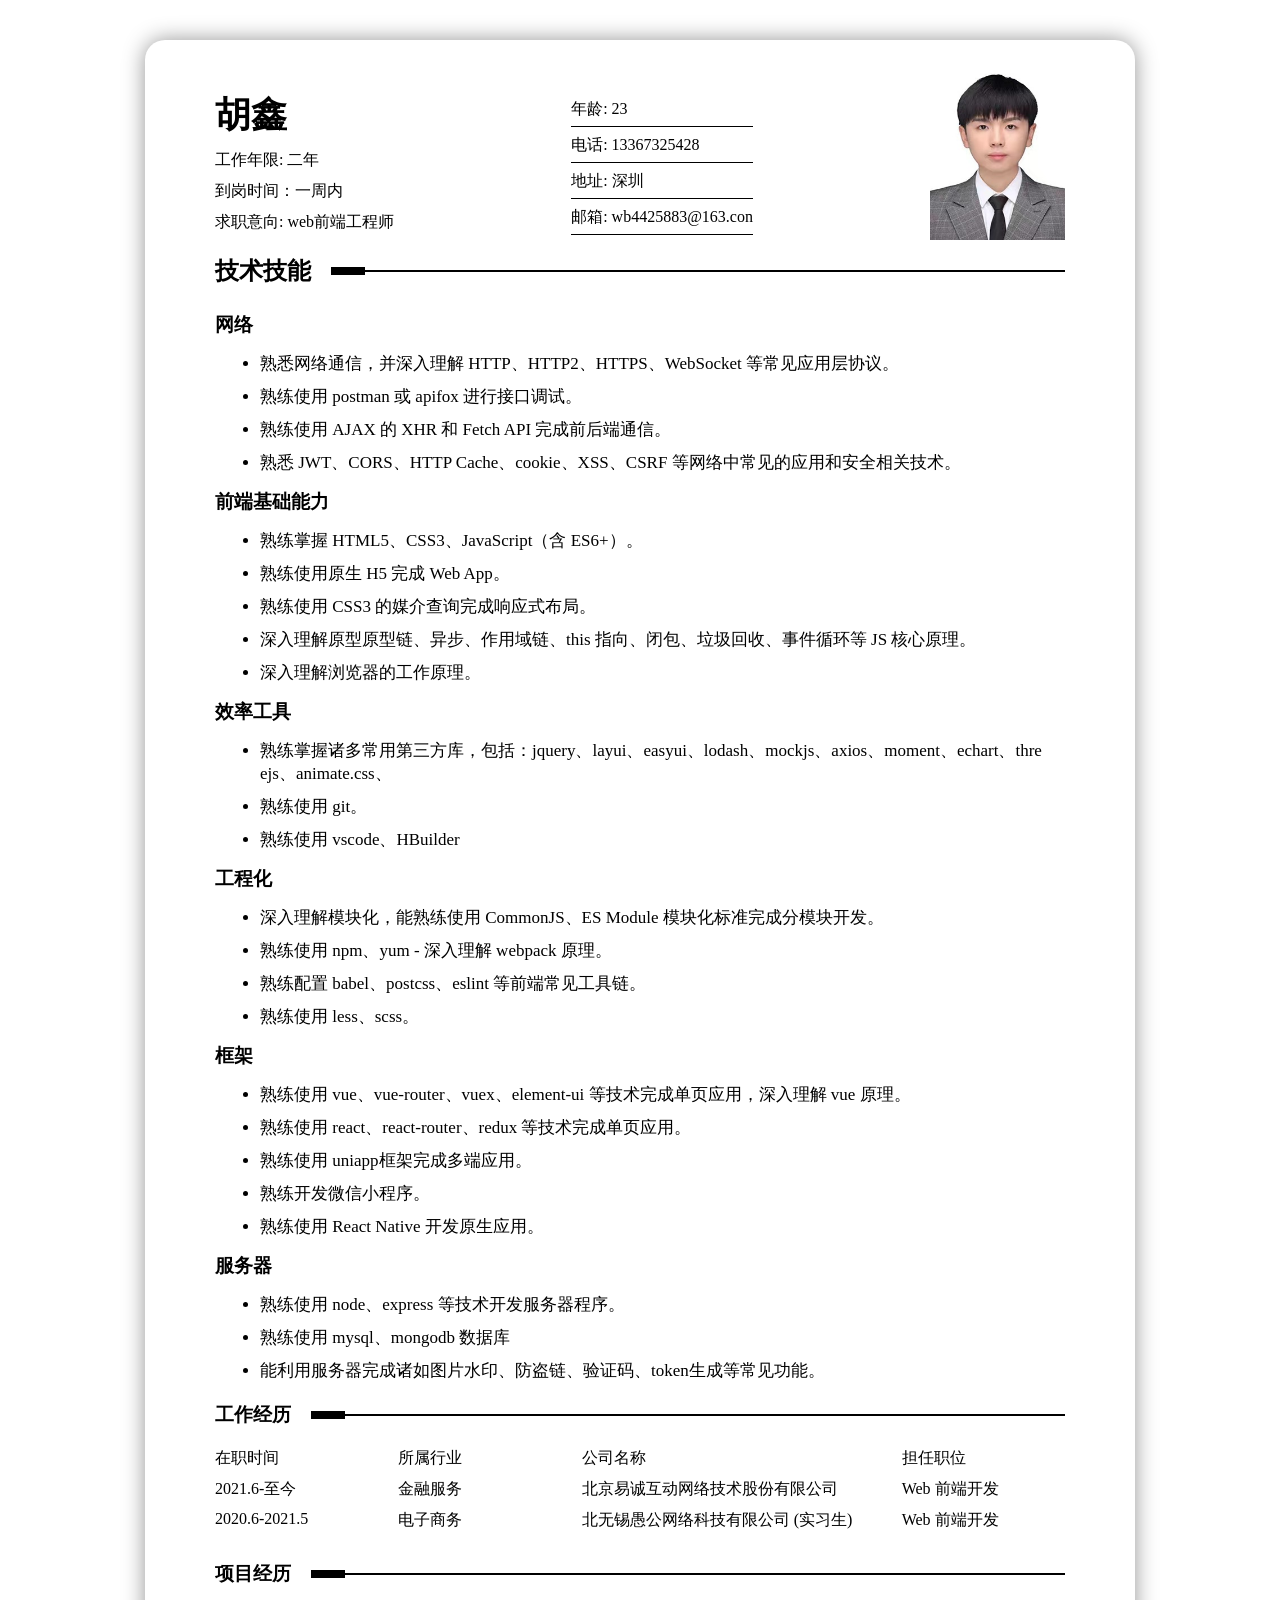
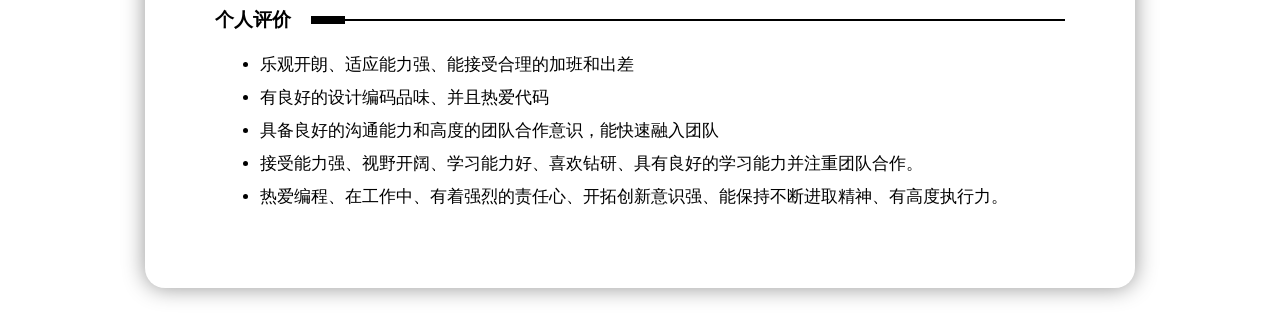
==== demo/21/index.html @ 766bf621 "添加个人简历demo" ====
<!DOCTYPE html>
<html lang="en">
  <head>
    <meta charset="UTF-8" />
    <meta http-equiv="X-UA-Compatible" content="IE=edge" />
    <meta name="viewport" content="width=device-width, initial-scale=1.0" />
    <title>胡鑫的个人简历</title>
    <link rel="stylesheet" href="./index.css" />
  </head>
  <body>
    <div class="container">
      <div class="info-container">
        <div class="name">
          <span>胡鑫</span>
          <div class="work-intention">
            <p>工作年限: 二年</p>
            <div>到岗时间：一周内</div>
            <div>求职意向: web前端工程师</div>
          </div>
        </div>
        <div class="info">
          <div>年龄: <span>23</span></div>
          <div>电话: <span>13367325428</span></div>
          <div>地址: <span>深圳</span></div>
          <div>邮箱: <span>wb4425883@163.con</span></div>
        </div>
        <div class="avatar">
          <img src="./avatar.jpg" alt="" />
        </div>
      </div>
      <div class="skill-box">
        <div class="title mgpt20">
          <h2>技术技能</h2>
          <i></i>
          <i></i>
        </div>
        <div class="network">
          <h3>网络</h3>
          <ul>
            <li>
              熟悉网络通信，并深入理解 HTTP、HTTP2、HTTPS、WebSocket
              等常见应用层协议。
            </li>
            <li>熟练使用 postman 或 apifox 进行接口调试。</li>
            <li>熟练使用 AJAX 的 XHR 和 Fetch API 完成前后端通信。</li>
            <li>
              熟悉 JWT、CORS、HTTP Cache、cookie、XSS、CSRF
              等网络中常见的应用和安全相关技术。
            </li>
          </ul>
        </div>
        <div class="web">
          <h3>前端基础能力</h3>
          <ul>
            <li>熟练掌握 HTML5、CSS3、JavaScript（含 ES6+）。</li>
            <li>熟练使用原生 H5 完成 Web App。</li>
            <li>熟练使用 CSS3 的媒介查询完成响应式布局。</li>
            <li>
              深入理解原型原型链、异步、作用域链、this
              指向、闭包、垃圾回收、事件循环等 JS 核心原理。
            </li>
            <li>深入理解浏览器的工作原理。</li>
          </ul>
        </div>
        <div class="tools">
          <h3>效率工具</h3>
          <ul>
            <li>
              熟练掌握诸多常用第三方库，包括：jquery、layui、easyui、lodash、mockjs、axios、moment、echart、thre
              ejs、animate.css、
            </li>
            <li>熟练使用 git。</li>
            <li>熟练使用 vscode、HBuilder</li>
          </ul>
        </div>
        <div class="Project">
          <h3>工程化</h3>
          <ul>
            <li>
              深入理解模块化，能熟练使用 CommonJS、ES Module
              模块化标准完成分模块开发。
            </li>
            <li>熟练使用 npm、yum - 深入理解 webpack 原理。</li>
            <li>熟练配置 babel、postcss、eslint 等前端常见工具链。</li>
            <li>熟练使用 less、scss。</li>
          </ul>
        </div>
        <div class="iframe">
          <h3>框架</h3>
          <ul>
            <li>
              熟练使用 vue、vue-router、vuex、element-ui
              等技术完成单页应用，深入理解 vue 原理。
            </li>
            <li>熟练使用 react、react-router、redux 等技术完成单页应用。</li>
            <li>熟练使用 uniapp框架完成多端应用。</li>
            <li>熟练开发微信小程序。</li>
            <li>熟练使用 React Native 开发原生应用。</li>
          </ul>
        </div>
        <div class="service">
          <h3>服务器</h3>
          <ul>
            <li>熟练使用 node、express 等技术开发服务器程序。</li>
            <li>熟练使用 mysql、mongodb 数据库</li>
            <li>
              能利用服务器完成诸如图片水印、防盗链、验证码、token生成等常见功能。
            </li>
          </ul>
        </div>
      </div>
      <div class="work-experience">
        <div class="title mgpt20">
          <h3>工作经历</h3>
          <i></i>
          <i></i>
        </div>
        <div class="work-experience-details">
          <span>在职时间</span>
          <span>所属行业</span>
          <span>公司名称</span>
          <span> 担任职位</span>
          <span>2021.6-至今 </span>
          <span>金融服务</span>
          <span>北京易诚互动网络技术股份有限公司</span>
          <span>Web 前端开发</span>
          <span>2020.6-2021.5 </span>
          <span>电子商务 </span>
          <span>北无锡愚公网络科技有限公司 (实习生)</span>
          <span>Web 前端开发</span>
          <span></span>
        </div>
      </div>
      <div class="project-experience">
        <div class="title mgpt20">
          <h3>项目经历</h3>
          <i></i>
          <i></i>
        </div>
      </div>
      <div class="self-evaluation">
        <div class="title mgpt20">
          <h3>个人评价</h3>
          <i></i>
          <i></i>
        </div>
        <ul>
          <li>乐观开朗、适应能力强、能接受合理的加班和出差</li>
          <li>有良好的设计编码品味、并且热爱代码</li>
          <li>具备良好的沟通能力和高度的团队合作意识，能快速融入团队</li>
          <li>
            接受能力强、视野开阔、学习能力好、喜欢钻研、具有良好的学习能力并注重团队合作。
          </li>
          <li>
            热爱编程、在工作中、有着强烈的责任心、开拓创新意识强、能保持不断进取精神、有高度执行力。
          </li>
        </ul>
      </div>
    </div>
  </body>
</html>
---- demo/21/index.css ----
*{
    box-sizing: border-box;
    padding: 0;
    margin: 0;
}
.container{
    width: 990px;
    min-width: 990px;
    padding: 70px ;
    padding-top: 50px;
    box-shadow:
    0px 0px 22px rgba(0, 0, 0, 0.42);
    margin:40px auto;
    border-radius:20px
}
.container .info-container{
    /* border: 1px solid #000; */
    display: flex;
    justify-content:space-between;
    align-items:center
}
.container .info-container .info div{
    height: 36px;
    line-height: 36px;
    border-bottom: 1px solid #000;
}
.container .info-container .work-intention{
    margin-top: 10px;
}
.container .info-container .name>span{
    font-size:35.5px;
    font-weight: 600;
}
.container .info-container .name .work-intention>div{
    margin-top:10px;
}
.container .info-container .avatar{
    width: 135px;
    height: 175px;
    margin-top: -30px;
    /* border: 1px solid #000; */
}
.container .info-container .avatar img{
    width: 100%;
    display: block;
}
.container .title{
    display: flex;
    align-items: center;
}
.container ul{
    margin-left: 45px;
}
.container ul li{
    margin: 10px 0;
    font-size: 17px;
}
.container .title i:nth-of-type(1){
    width: 34px;
    height: 8px;
    background: #000;
    margin-left: 20px;
}
.container .title i:nth-of-type(2){
    flex: 1;
    height: 2px;
    background: #000;
}
.skill-box h3{
    height: 35px;
    line-height: 35px;
}
/* .skill-box ul{
    margin-left: 45px;
}
.skill-box ul li{
    margin: 10px 0;
    font-size: 17px;
} */
.work-experience .work-experience-details{
    display:grid;
    grid-template-columns: 1fr 1fr 300px 1fr;
    /* grid-template-columns: repeat(4,1fr); */
    gap: 10px 20px; 
    /* justify-items:center; */
}
.mgpt20{
    margin: 20px 0;
}
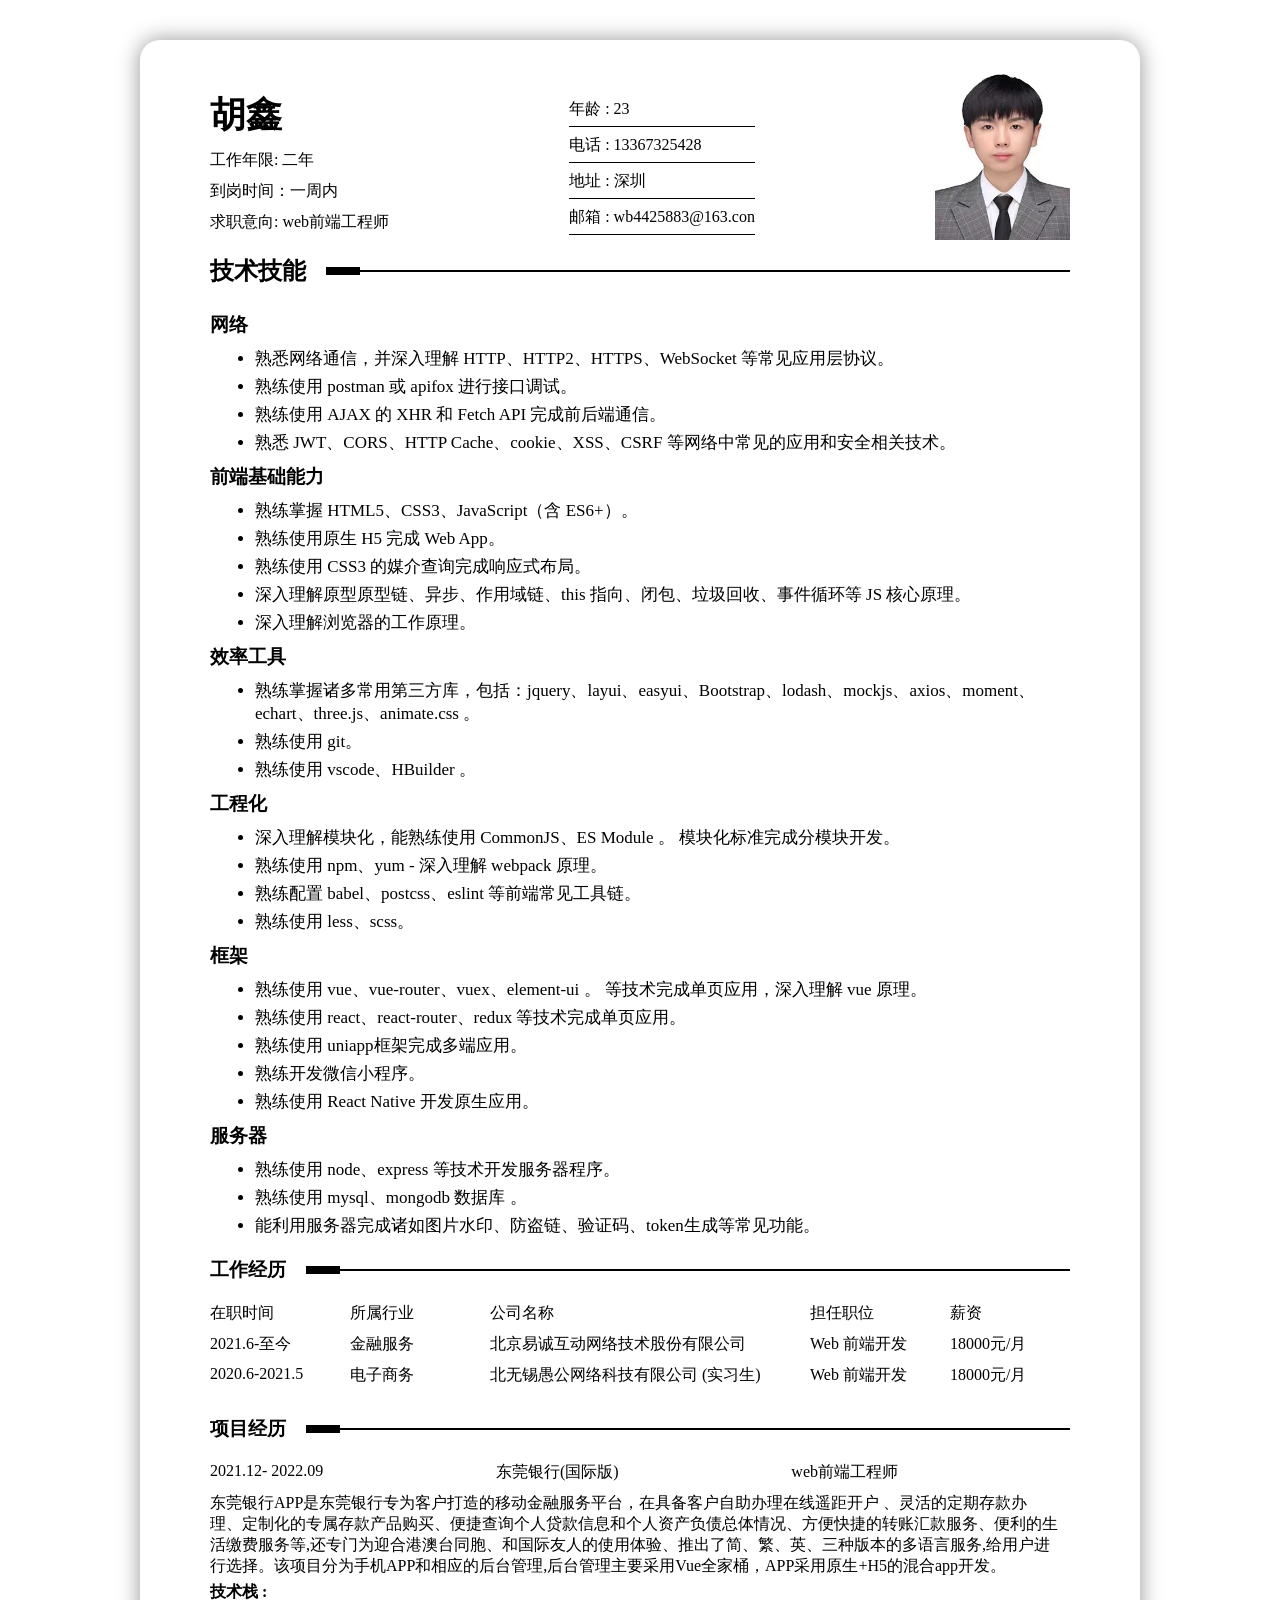
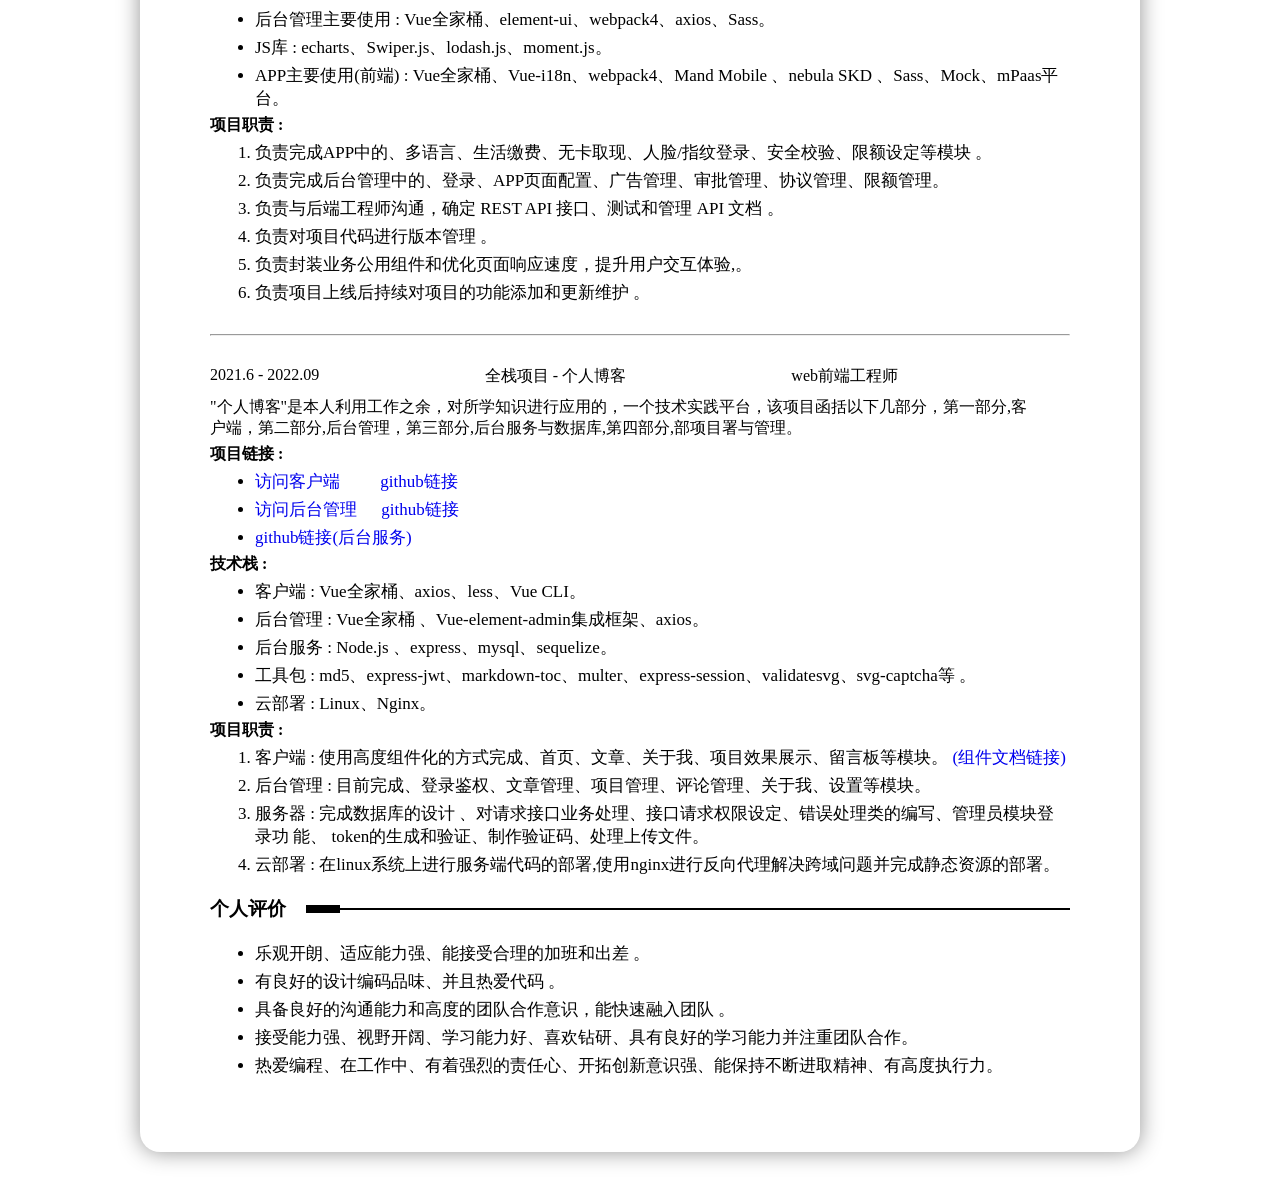
==== commit 75e9c69c: "修改个人简历demo" ====
--- a/demo/21/index.html
+++ b/demo/21/index.html
@@ -19,10 +19,10 @@
           </div>
         </div>
         <div class="info">
-          <div>年龄: <span>23</span></div>
-          <div>电话: <span>13367325428</span></div>
-          <div>地址: <span>深圳</span></div>
-          <div>邮箱: <span>wb4425883@163.con</span></div>
+          <div>年龄 : <span>23</span></div>
+          <div>电话 : <span>13367325428</span></div>
+          <div>地址 : <span>深圳</span></div>
+          <div>邮箱 : <span>wb4425883@163.con</span></div>
         </div>
         <div class="avatar">
           <img src="./avatar.jpg" alt="" />
@@ -66,18 +66,18 @@
           <h3>效率工具</h3>
           <ul>
             <li>
-              熟练掌握诸多常用第三方库，包括：jquery、layui、easyui、lodash、mockjs、axios、moment、echart、thre
-              ejs、animate.css、
+              熟练掌握诸多常用第三方库，包括：jquery、layui、easyui、Bootstrap、lodash、mockjs、axios、moment、echart、three.js、animate.css
+              。
             </li>
             <li>熟练使用 git。</li>
-            <li>熟练使用 vscode、HBuilder</li>
+            <li>熟练使用 vscode、HBuilder 。</li>
           </ul>
         </div>
         <div class="Project">
           <h3>工程化</h3>
           <ul>
             <li>
-              深入理解模块化，能熟练使用 CommonJS、ES Module
+              深入理解模块化，能熟练使用 CommonJS、ES Module 。
               模块化标准完成分模块开发。
             </li>
             <li>熟练使用 npm、yum - 深入理解 webpack 原理。</li>
@@ -89,7 +89,7 @@
           <h3>框架</h3>
           <ul>
             <li>
-              熟练使用 vue、vue-router、vuex、element-ui
+              熟练使用 vue、vue-router、vuex、element-ui 。
               等技术完成单页应用，深入理解 vue 原理。
             </li>
             <li>熟练使用 react、react-router、redux 等技术完成单页应用。</li>
@@ -102,7 +102,7 @@
           <h3>服务器</h3>
           <ul>
             <li>熟练使用 node、express 等技术开发服务器程序。</li>
-            <li>熟练使用 mysql、mongodb 数据库</li>
+            <li>熟练使用 mysql、mongodb 数据库 。</li>
             <li>
               能利用服务器完成诸如图片水印、防盗链、验证码、token生成等常见功能。
             </li>
@@ -120,14 +120,17 @@
           <span>所属行业</span>
           <span>公司名称</span>
           <span> 担任职位</span>
+          <span>薪资</span>
           <span>2021.6-至今 </span>
           <span>金融服务</span>
           <span>北京易诚互动网络技术股份有限公司</span>
           <span>Web 前端开发</span>
+          <span>18000元/月</span>
           <span>2020.6-2021.5 </span>
           <span>电子商务 </span>
           <span>北无锡愚公网络科技有限公司 (实习生)</span>
           <span>Web 前端开发</span>
+          <span>18000元/月</span>
           <span></span>
         </div>
       </div>
@@ -137,6 +140,148 @@
           <i></i>
           <i></i>
         </div>
+
+        <div class="dg-pro">
+          <div class="pro-title">
+            <span>2021.12- 2022.09</span>
+            <span>东莞银行(国际版) </span>
+            <span>web前端工程师</span>
+          </div>
+          <div class="pro-dir">
+            <p>
+              东莞银行APP是东莞银行专为客户打造的移动金融服务平台，在具备客户自助办理在线遥距开户
+              、灵活的定期存款办
+            </p>
+            <p>
+              理、定制化的专属存款产品购买、便捷查询个人贷款信息和个人资产负债总体情况、方便快捷的转账汇款服务、便利的生
+            </p>
+            <p>
+              活缴费服务等,还专门为迎合港澳台同胞、和国际友人的使用体验、推出了简、繁、英、三种版本的多语言服务,给用户进
+            </p>
+            <p>
+              行选择。该项目分为手机APP和相应的后台管理,后台管理主要采用Vue全家桶，APP采用原生+H5的混合app开发。
+            </p>
+          </div>
+          <div class="pro-skil">
+            <h4>技术栈 :</h4>
+            <ul>
+              <li>
+                后台管理主要使用 :
+                Vue全家桶、element-ui、webpack4、axios、Sass。
+              </li>
+              <li>JS库 : echarts、Swiper.js、lodash.js、moment.js。</li>
+              <li>
+                APP主要使用(前端) : Vue全家桶、Vue-i18n、webpack4、Mand Mobile
+                、nebula SKD 、Sass、Mock、mPaas平台。
+              </li>
+            </ul>
+          </div>
+
+          <div class="pro-duty">
+            <h4>项目职责 :</h4>
+            <ul>
+              <li>
+                负责完成APP中的、多语言、生活缴费、无卡取现、人脸/指纹登录、安全校验、限额设定等模块
+                。
+              </li>
+              <li>
+                负责完成后台管理中的、登录、APP页面配置、广告管理、审批管理、协议管理、限额管理。
+              </li>
+              <li>
+                负责与后端工程师沟通，确定 REST API 接口、测试和管理 API 文档 。
+              </li>
+              <li>负责对项目代码进行版本管理 。</li>
+              <li>
+                负责封装业务公用组件和优化页面响应速度，提升用户交互体验,。
+              </li>
+              <li>负责项目上线后持续对项目的功能添加和更新维护 。</li>
+            </ul>
+          </div>
+        </div>
+        <hr />
+        <div class="blog-pro">
+          <div class="pro-title">
+            <span>2021.6 - 2022.09</span>
+            <span>全栈项目 - 个人博客 </span>
+            <span>web前端工程师</span>
+          </div>
+          <div class="pro-dir">
+            <p>
+              "个人博客"是本人利用工作之余，对所学知识进行应用的，一个技术实践平台，该项目函括以下几部分，第一部分,客
+            </p>
+            <p>
+              户端，第二部分,后台管理，第三部分,后台服务与数据库,第四部分,部项目署与管理。
+            </p>
+          </div>
+          <div>
+            <div class="pro-link">
+              <h4>项目链接 :</h4>
+              <ul>
+                <li class="client">
+                  <a href="http://182.92.67.46/"> 访问客户端</a>
+                  <a
+                    href="https://github.com/echo-huxin/-/tree/master/mysite-client2"
+                    >github链接</a
+                  >
+                  <!-- 展示链接 www.323232.323,github链接 232322323.23 -->
+                </li>
+                <li>
+                  <a href="http://182.92.67.46/admin/">访问后台管理</a>
+                  <a
+                    href="https://github.com/echo-huxin/-/tree/master/background-system2"
+                    >github链接</a
+                  >
+                </li>
+                <li>
+                  <a
+                    href="https://github.com/echo-huxin/-/tree/master/mysite-express2"
+                    >github链接(后台服务)</a
+                  >
+                </li>
+              </ul>
+            </div>
+          </div>
+          <div class="pro-skil">
+            <h4>技术栈 :</h4>
+            <ul>
+              <li>客户端 : Vue全家桶、axios、less、Vue CLI。</li>
+              <li>后台管理 : Vue全家桶 、Vue-element-admin集成框架、axios。</li>
+              <li>后台服务 : Node.js 、express、mysql、sequelize。</li>
+              <li style="width: 1000px">
+                工具包 :
+                md5、express-jwt、markdown-toc、multer、express-session、validatesvg、svg-captcha等
+                。
+              </li>
+              <li>云部署 : Linux、Nginx。</li>
+            </ul>
+          </div>
+          <div class="pro-duty">
+            <h4>项目职责 :</h4>
+            <ul>
+              <li>
+                客户端 :
+                使用高度组件化的方式完成、首页、文章、关于我、项目效果展示、留言板等模块。<a
+                  href="http://182.92.67.46/article/20"
+                >
+                  (组件文档链接)
+                </a>
+              </li>
+              <li>
+                后台管理 :
+                目前完成、登录鉴权、文章管理、项目管理、评论管理、关于我、设置等模块。
+              </li>
+              <li>
+                服务器 : 完成数据库的设计
+                、对请求接口业务处理、接口请求权限设定、错误处理类的编写、管理员模块登录功
+                能、 token的生成和验证、制作验证码、处理上传文件。
+              </li>
+              <li style="width: 1005px">
+                云部署 :
+                在linux系统上进行服务端代码的部署,使用nginx进行反向代理解决跨域问题并完成静态资源的部署。
+              </li>
+            </ul>
+          </div>
+        </div>
       </div>
       <div class="self-evaluation">
         <div class="title mgpt20">
@@ -144,10 +289,11 @@
           <i></i>
           <i></i>
         </div>
+
         <ul>
-          <li>乐观开朗、适应能力强、能接受合理的加班和出差</li>
-          <li>有良好的设计编码品味、并且热爱代码</li>
-          <li>具备良好的沟通能力和高度的团队合作意识，能快速融入团队</li>
+          <li>乐观开朗、适应能力强、能接受合理的加班和出差 。</li>
+          <li>有良好的设计编码品味、并且热爱代码 。</li>
+          <li>具备良好的沟通能力和高度的团队合作意识，能快速融入团队 。</li>
           <li>
             接受能力强、视野开阔、学习能力好、喜欢钻研、具有良好的学习能力并注重团队合作。
           </li>
--- a/demo/21/index.css
+++ b/demo/21/index.css
@@ -4,8 +4,8 @@
     margin: 0;
 }
 .container{
-    width: 990px;
-    min-width: 990px;
+    width:  1000px;
+    min-width: 1000px;
     padding: 70px ;
     padding-top: 50px;
     box-shadow:
@@ -52,7 +52,7 @@
     margin-left: 45px;
 }
 .container ul li{
-    margin: 10px 0;
+    margin: 5px 0;
     font-size: 17px;
 }
 .container .title i:nth-of-type(1){
@@ -70,16 +70,47 @@
     height: 35px;
     line-height: 35px;
 }
-/* .skill-box ul{
-    margin-left: 45px;
+.project-experience .pro-title{
+    display: flex;
+    justify-content: space-between;
+    width:80%
 }
-.skill-box ul li{
-    margin: 10px 0;
-    font-size: 17px;
-} */
+.project-experience .pro-dir{
+    margin-top: 10px;
+    text-align: left;
+    /* font-size: 1px; */
+}
+.project-experience .pro-dir p{
+    /* line-height: 20px; */
+    height: 21px;
+}
+.project-experience  .pro-skil{
+    margin-top:5px;
+    
+}
+.project-experience  .pro-duty ul{
+    /* list-style: none; */
+    list-style-type: decimal;
+    /* display: none; */
+}
+.project-experience hr{
+    margin:30px 0;
+}
+.project-experience a{
+   text-decoration: none;
+}
+.project-experience .pro-link{
+    margin-top:5px;
+}
+.project-experience .pro-link a{
+    margin-right:20px;
+}
+.project-experience .pro-link  .client a:last-child{ 
+    margin-left:16px ;
+}
 .work-experience .work-experience-details{
     display:grid;
-    grid-template-columns: 1fr 1fr 300px 1fr;
+    grid-template-columns: 1fr 1fr 300px 1fr 1fr;
     /* grid-template-columns: repeat(4,1fr); */
     gap: 10px 20px; 
     /* justify-items:center; */
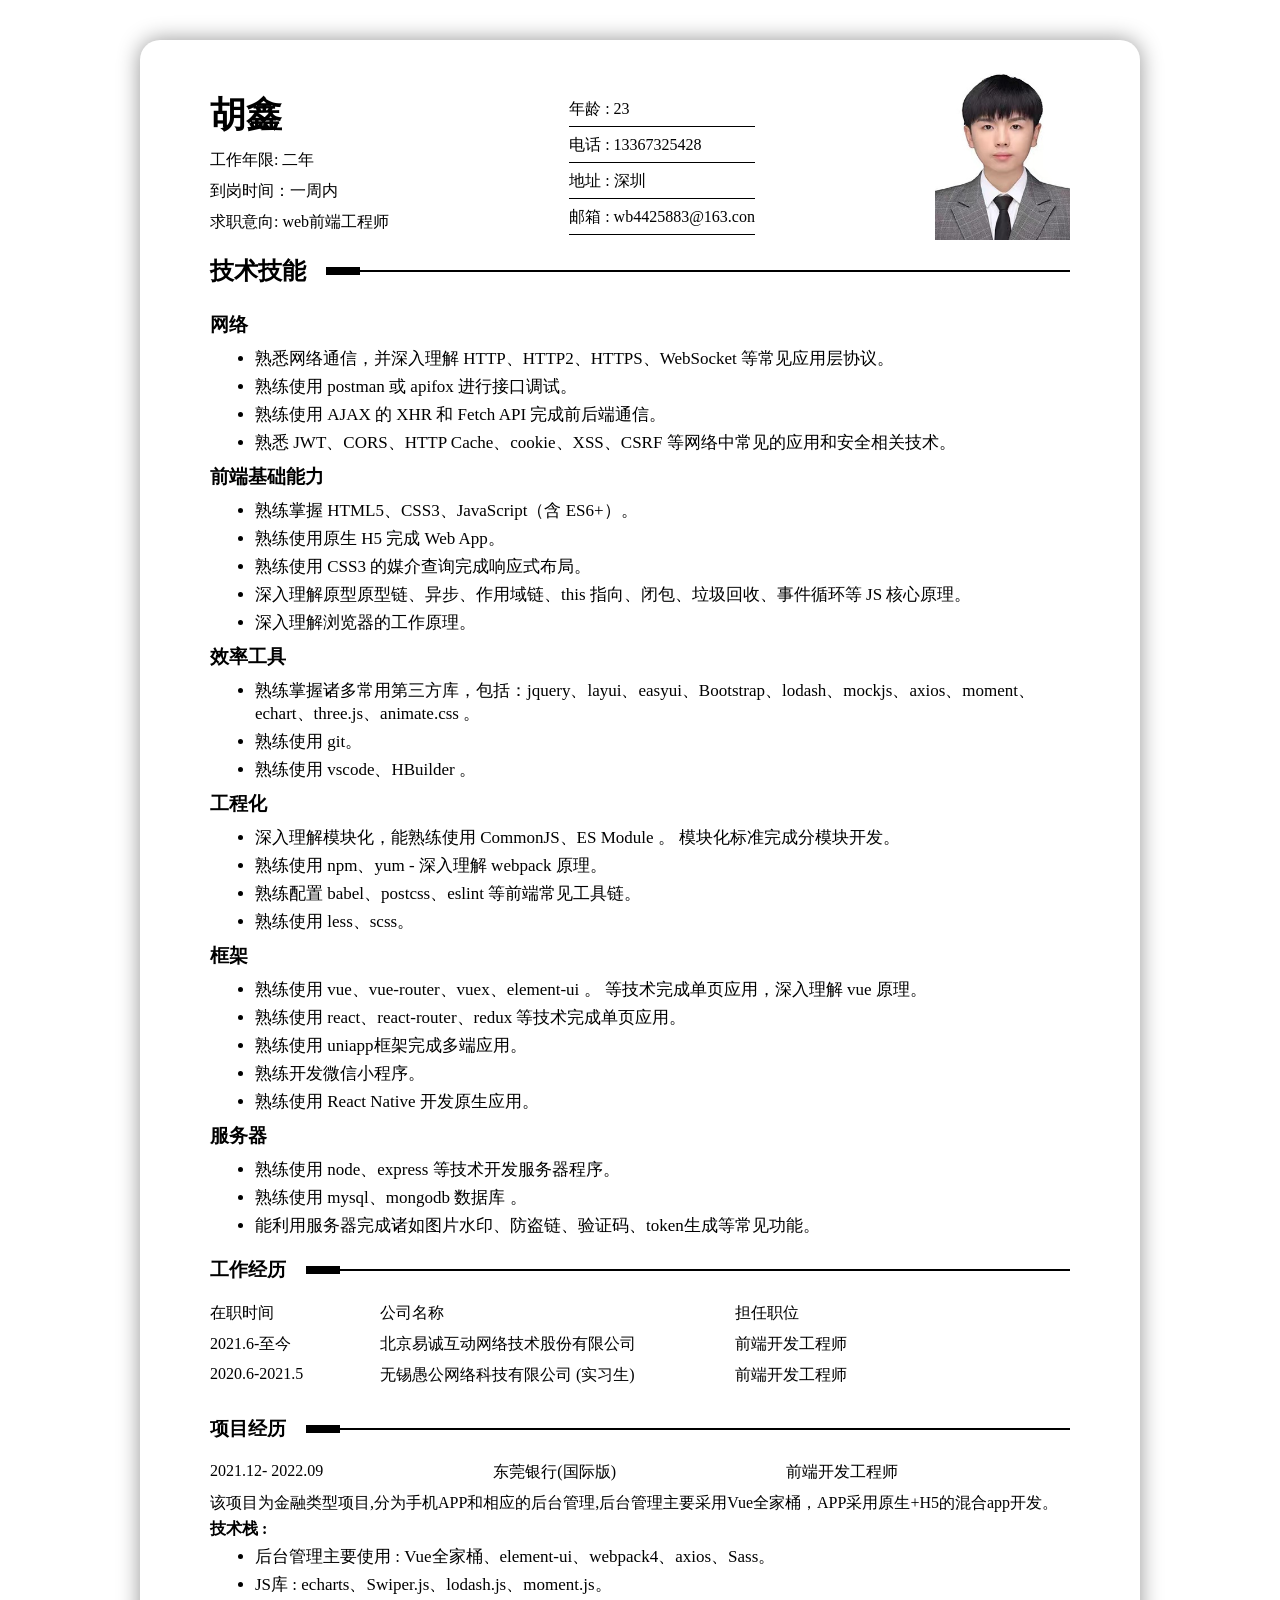
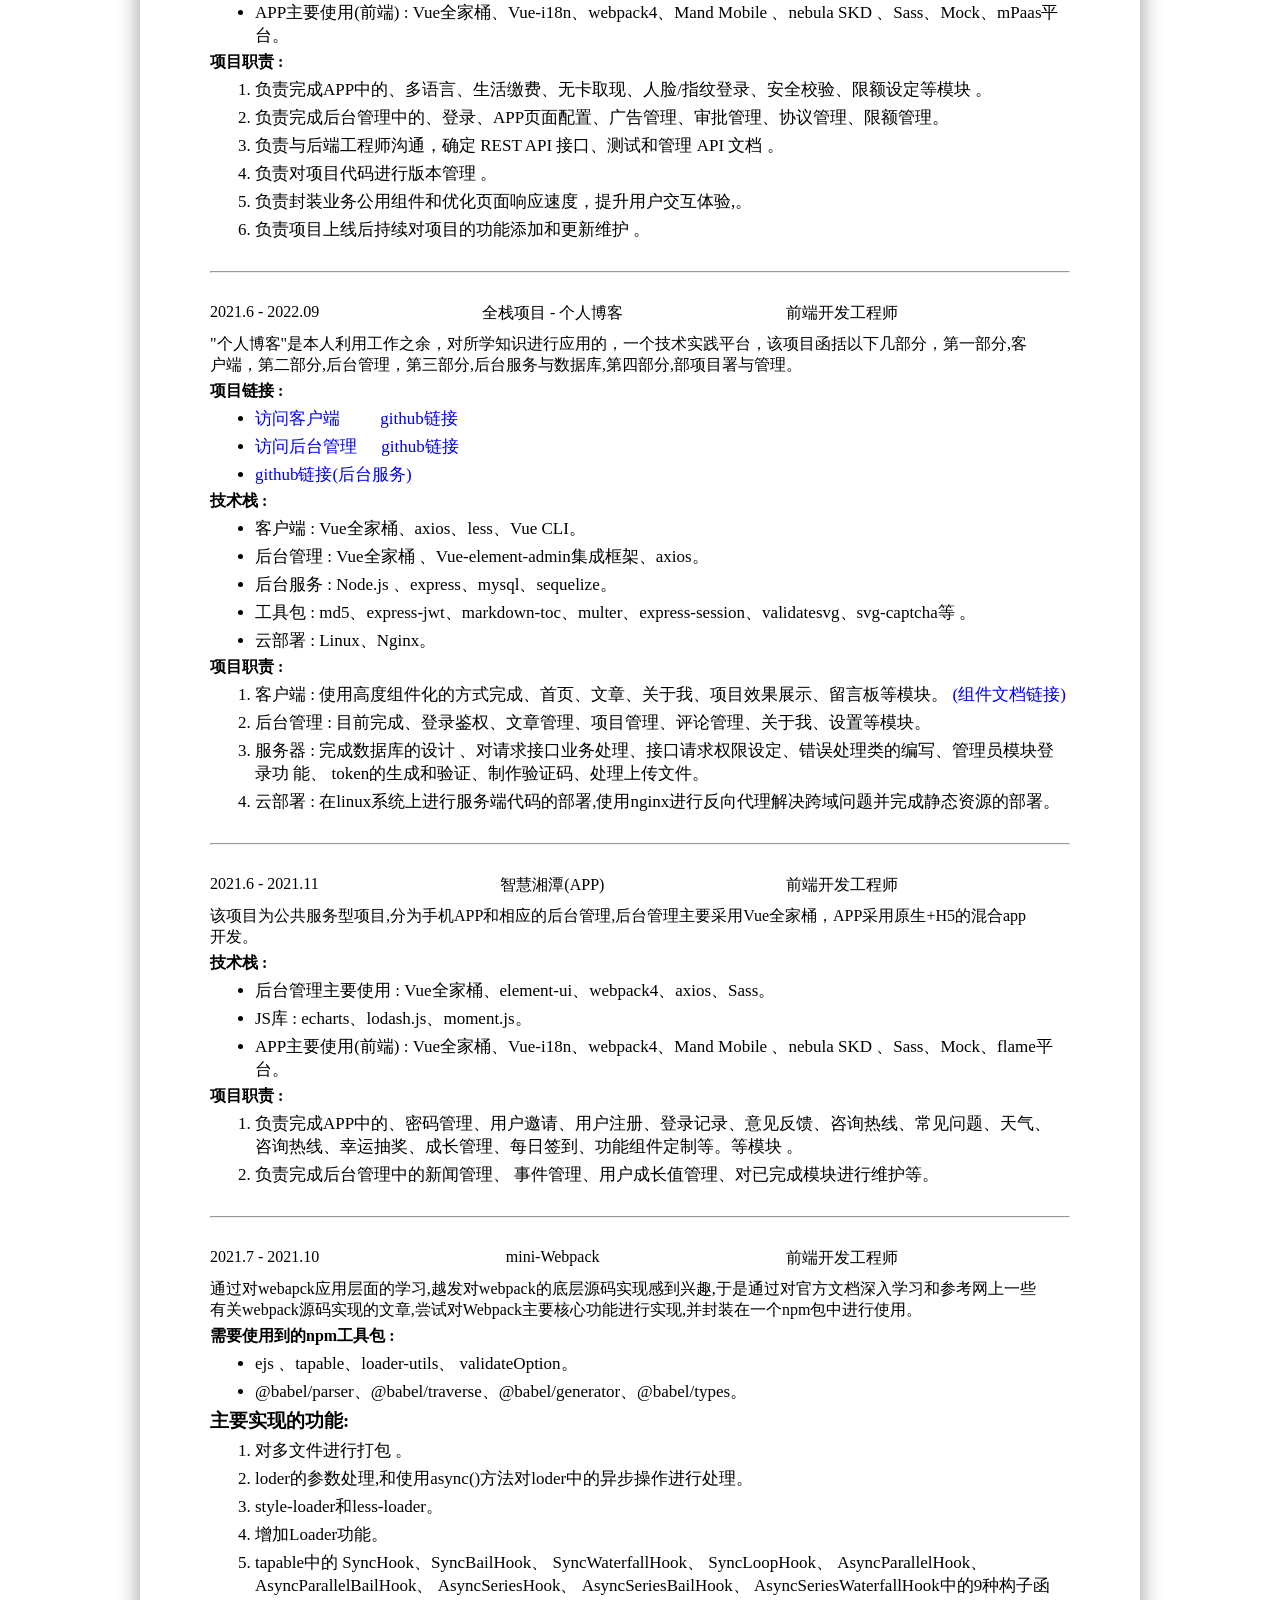
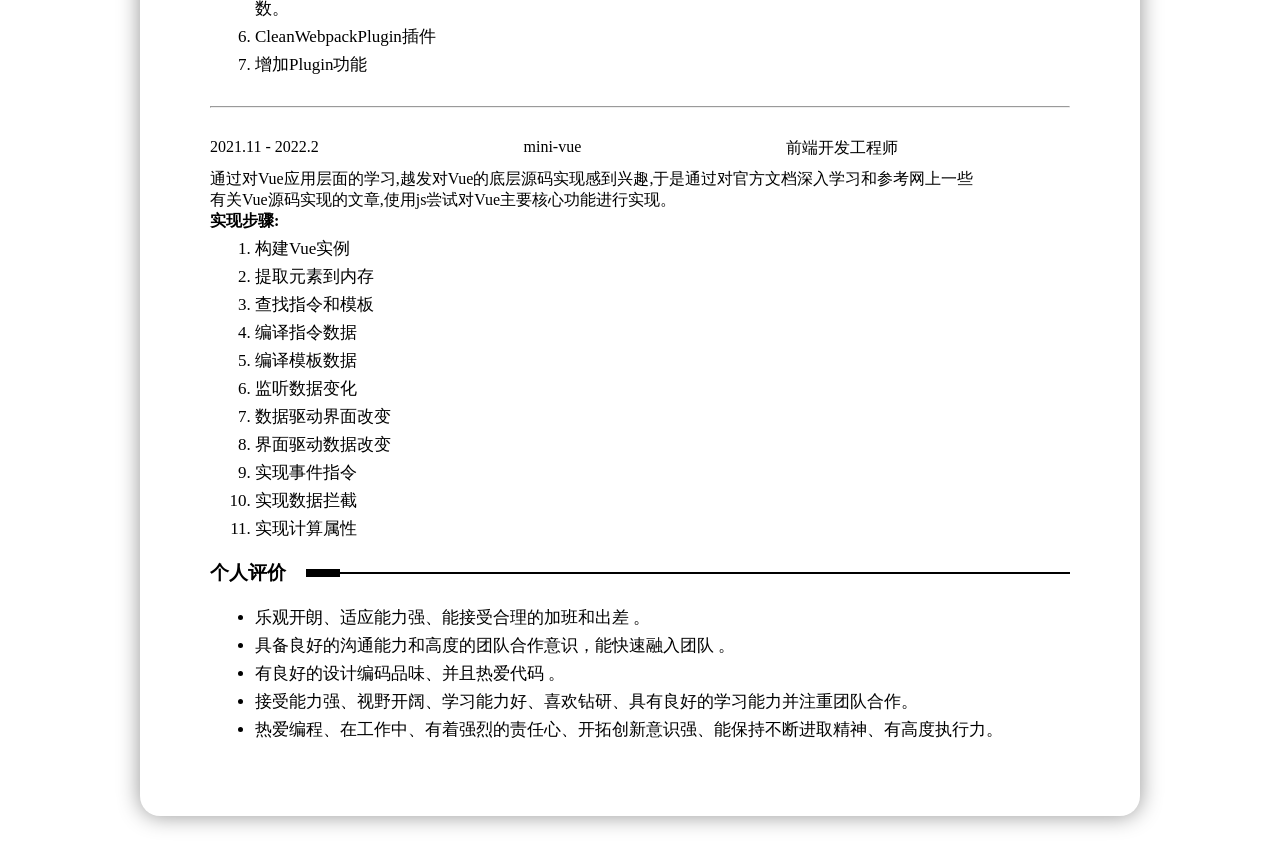
==== commit 2be5f0ec: "修改个人简历demo" ====
--- a/demo/21/index.html
+++ b/demo/21/index.html
@@ -117,20 +117,17 @@
         </div>
         <div class="work-experience-details">
           <span>在职时间</span>
-          <span>所属行业</span>
+
           <span>公司名称</span>
           <span> 担任职位</span>
-          <span>薪资</span>
           <span>2021.6-至今 </span>
-          <span>金融服务</span>
           <span>北京易诚互动网络技术股份有限公司</span>
-          <span>Web 前端开发</span>
-          <span>18000元/月</span>
+          <span>前端开发工程师</span>
+
           <span>2020.6-2021.5 </span>
-          <span>电子商务 </span>
-          <span>北无锡愚公网络科技有限公司 (实习生)</span>
-          <span>Web 前端开发</span>
-          <span>18000元/月</span>
+          <span>无锡愚公网络科技有限公司 (实习生)</span>
+          <span>前端开发工程师</span>
+
           <span></span>
         </div>
       </div>
@@ -145,21 +142,11 @@
           <div class="pro-title">
             <span>2021.12- 2022.09</span>
             <span>东莞银行(国际版) </span>
-            <span>web前端工程师</span>
-          </div>
-          <div class="pro-dir">
-            <p>
-              东莞银行APP是东莞银行专为客户打造的移动金融服务平台，在具备客户自助办理在线遥距开户
-              、灵活的定期存款办
-            </p>
-            <p>
-              理、定制化的专属存款产品购买、便捷查询个人贷款信息和个人资产负债总体情况、方便快捷的转账汇款服务、便利的生
-            </p>
-            <p>
-              活缴费服务等,还专门为迎合港澳台同胞、和国际友人的使用体验、推出了简、繁、英、三种版本的多语言服务,给用户进
-            </p>
-            <p>
-              行选择。该项目分为手机APP和相应的后台管理,后台管理主要采用Vue全家桶，APP采用原生+H5的混合app开发。
+            <span>前端开发工程师</span>
+          </div>
+          <div class="pro-dir" style="width: 1000px">
+            <p>
+              该项目为金融类型项目,分为手机APP和相应的后台管理,后台管理主要采用Vue全家桶，APP采用原生+H5的混合app开发。
             </p>
           </div>
           <div class="pro-skil">
@@ -203,7 +190,7 @@
           <div class="pro-title">
             <span>2021.6 - 2022.09</span>
             <span>全栈项目 - 个人博客 </span>
-            <span>web前端工程师</span>
+            <span>前端开发工程师</span>
           </div>
           <div class="pro-dir">
             <p>
@@ -282,6 +269,127 @@
             </ul>
           </div>
         </div>
+        <hr />
+        <div class="ys-pro">
+          <div class="pro-title">
+            <span>2021.6 - 2021.11</span>
+            <span>智慧湘潭(APP)</span>
+            <span>前端开发工程师</span>
+          </div>
+          <div class="pro-dir">
+            <p>
+              该项目为公共服务型项目,分为手机APP和相应的后台管理,后台管理主要采用Vue全家桶，APP采用原生+H5的混合app
+            </p>
+            <p>开发。</p>
+          </div>
+
+          <div class="pro-skil">
+            <h4>技术栈 :</h4>
+            <ul>
+              <li>
+                后台管理主要使用 :
+                Vue全家桶、element-ui、webpack4、axios、Sass。
+              </li>
+              <li>JS库 : echarts、lodash.js、moment.js。</li>
+              <li>
+                APP主要使用(前端) : Vue全家桶、Vue-i18n、webpack4、Mand Mobile
+                、nebula SKD 、Sass、Mock、flame平台。
+              </li>
+            </ul>
+          </div>
+          <div class="pro-duty">
+            <h4>项目职责 :</h4>
+            <ul>
+              <li>
+                负责完成APP中的、密码管理、用户邀请、用户注册、登录记录、意见反馈、咨询热线、常见问题、天气、
+                咨询热线、幸运抽奖、成长管理、每日签到、功能组件定制等。等模块
+                。
+              </li>
+              <li>
+                负责完成后台管理中的新闻管理、
+                事件管理、用户成长值管理、对已完成模块进行维护等。
+              </li>
+            </ul>
+          </div>
+        </div>
+        <hr />
+        <div class="webpack-pro">
+          <div class="pro-title">
+            <span>2021.7 - 2021.10</span>
+            <span>mini-Webpack</span>
+            <span>前端开发工程师</span>
+          </div>
+          <div class="pro-dir">
+            <p>
+              通过对webapck应用层面的学习,越发对webpack的底层源码实现感到兴趣,于是通过对官方文档深入学习和参考网上一些
+            </p>
+            <p>
+              有关webpack源码实现的文章,尝试对Webpack主要核心功能进行实现,并封装在一个npm包中进行使用。
+            </p>
+          </div>
+          <div class="pro-skil">
+            <h4> 需要使用到的npm工具包 : </h4>
+            <ul>
+              <li>
+               ejs 、tapable、loader-utils、
+                validateOption。
+              </li>
+              <li>@babel/parser、@babel/traverse、@babel/generator、@babel/types。</li>
+            </ul>
+          </div>
+          <div class="pro-duty">
+            <h3>主要实现的功能:</h3>
+            <ul>
+              <li>对多文件进行打包 。</li>
+              <li>
+                loder的参数处理,和使用async()方法对loder中的异步操作进行处理。
+              </li>
+              <li>style-loader和less-loader。</li>
+              <li>增加Loader功能。</li>
+              <li>
+                tapable中的 SyncHook、SyncBailHook、 SyncWaterfallHook、
+                SyncLoopHook、 AsyncParallelHook、 AsyncParallelBailHook、
+                AsyncSeriesHook、 AsyncSeriesBailHook、
+                AsyncSeriesWaterfallHook中的9种构子函数。
+              </li>
+              <li>CleanWebpackPlugin插件</li>
+              <li>增加Plugin功能</li>
+            </ul>
+          </div>
+        </div>
+
+        <hr />
+        <div class="vue-pro">
+          <div class="pro-title">
+            <span>2021.11 - 2022.2</span>
+            <span>mini-vue</span>
+            <span>前端开发工程师</span>
+          </div>
+          <div class="pro-dir">
+            <p>
+              通过对Vue应用层面的学习,越发对Vue的底层源码实现感到兴趣,于是通过对官方文档深入学习和参考网上一些
+            </p>
+            <p>
+              有关Vue源码实现的文章,使用js尝试对Vue主要核心功能进行实现。
+            </p>
+        
+          <div class="pro-duty">
+            <h4>实现步骤:</h4>
+            <ul>
+              <li>构建Vue实例</li>
+              <li>提取元素到内存</li>
+              <li>查找指令和模板</li>
+              <li>编译指令数据</li>
+              <li>编译模板数据</li>
+              <li>监听数据变化</li>
+              <li>数据驱动界面改变</li>
+              <li>界面驱动数据改变</li>
+              <li>实现事件指令</li>
+              <li>实现数据拦截</li>
+              <li>实现计算属性</li>
+            </ul>
+          </div>
+        </div>
       </div>
       <div class="self-evaluation">
         <div class="title mgpt20">
@@ -292,8 +400,8 @@
 
         <ul>
           <li>乐观开朗、适应能力强、能接受合理的加班和出差 。</li>
+          <li>具备良好的沟通能力和高度的团队合作意识，能快速融入团队 。</li>
           <li>有良好的设计编码品味、并且热爱代码 。</li>
-          <li>具备良好的沟通能力和高度的团队合作意识，能快速融入团队 。</li>
           <li>
             接受能力强、视野开阔、学习能力好、喜欢钻研、具有良好的学习能力并注重团队合作。
           </li>
--- a/demo/21/index.css
+++ b/demo/21/index.css
@@ -110,7 +110,7 @@
 }
 .work-experience .work-experience-details{
     display:grid;
-    grid-template-columns: 1fr 1fr 300px 1fr 1fr;
+    grid-template-columns: 150px 1fr 1fr;
     /* grid-template-columns: repeat(4,1fr); */
     gap: 10px 20px; 
     /* justify-items:center; */
